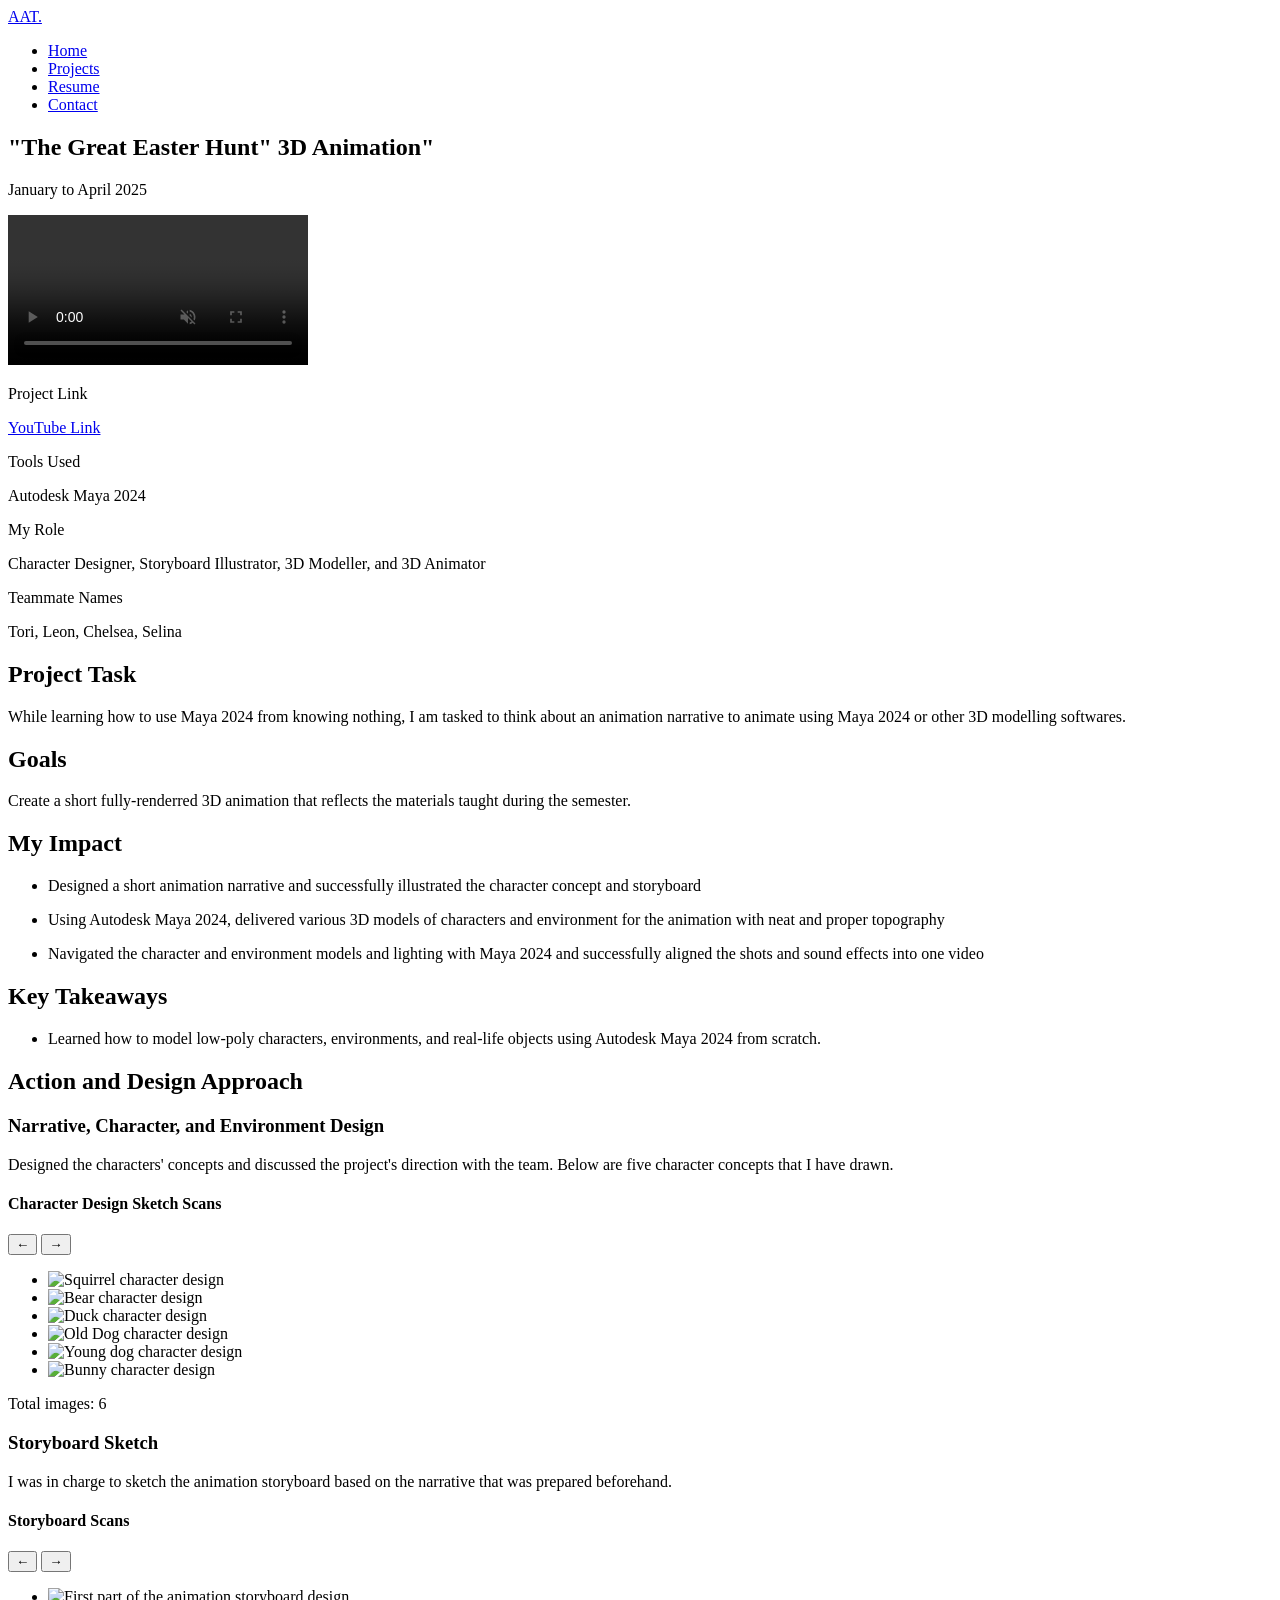
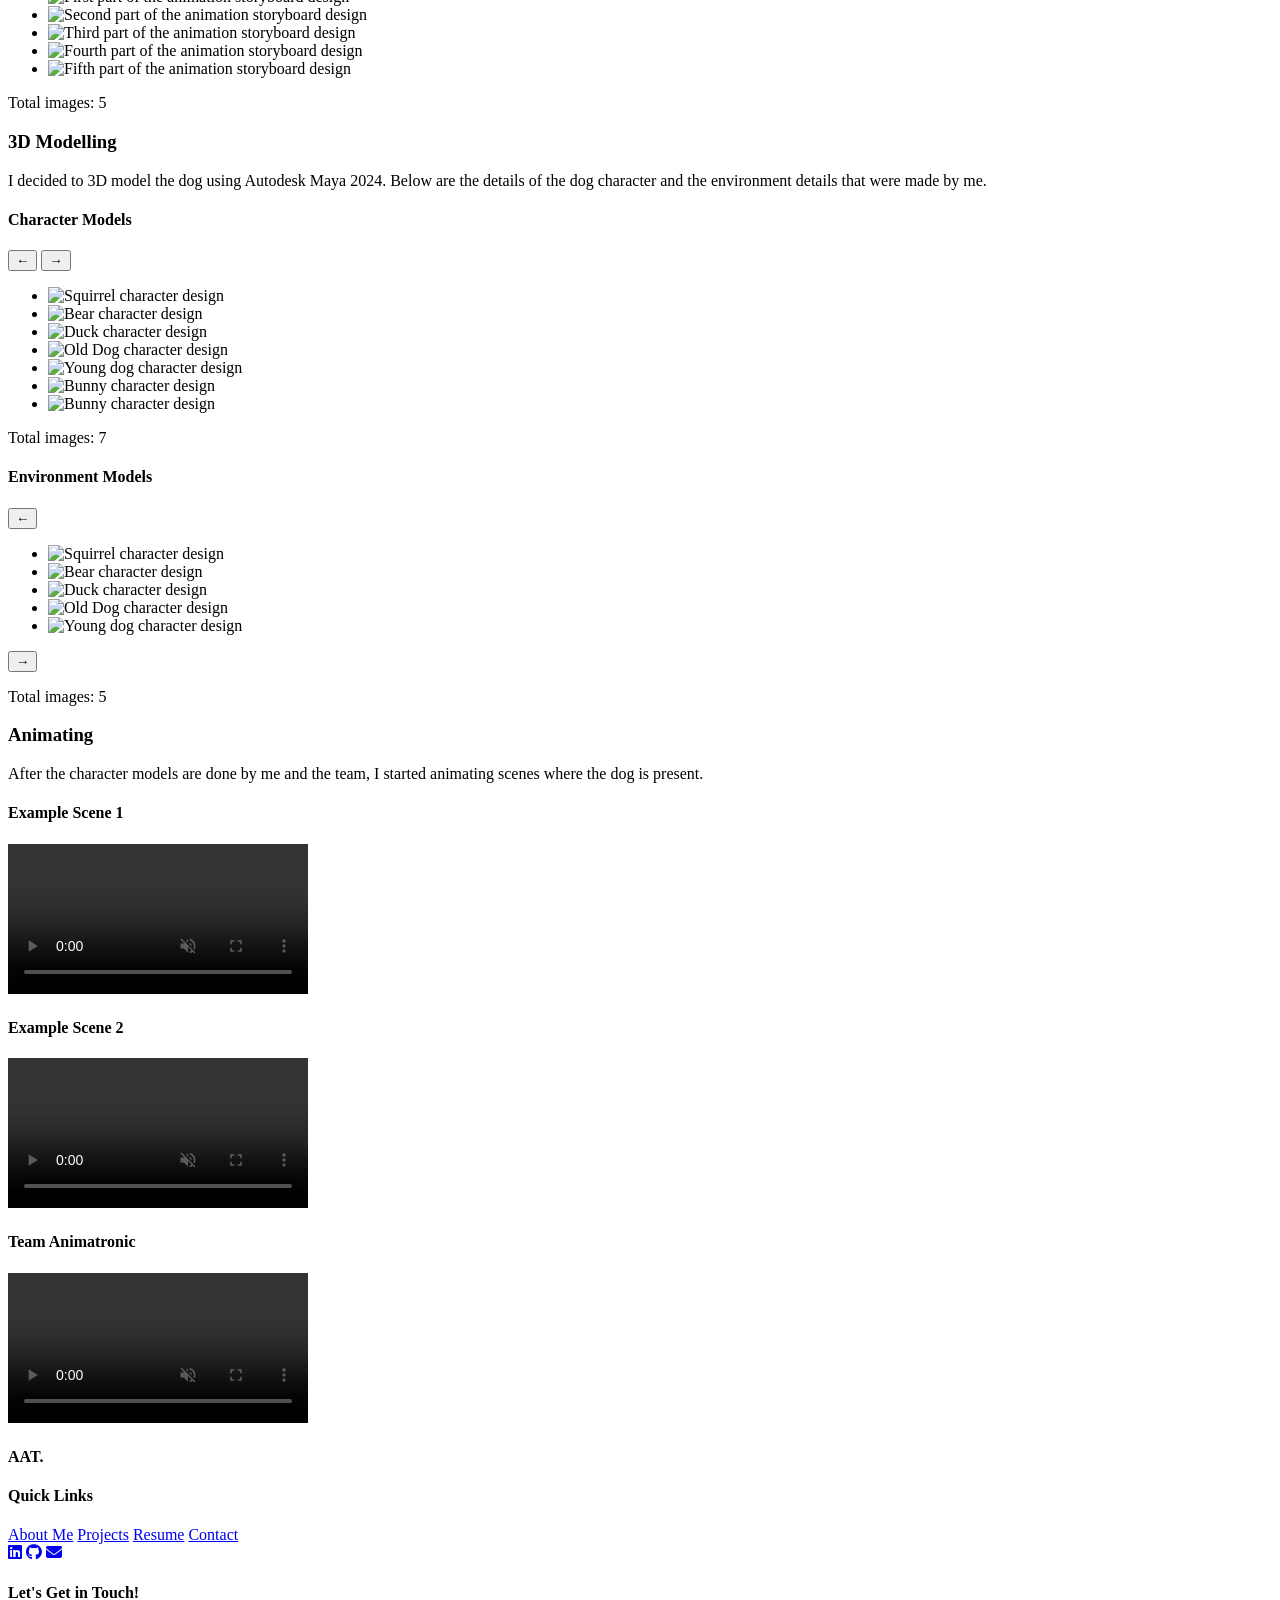
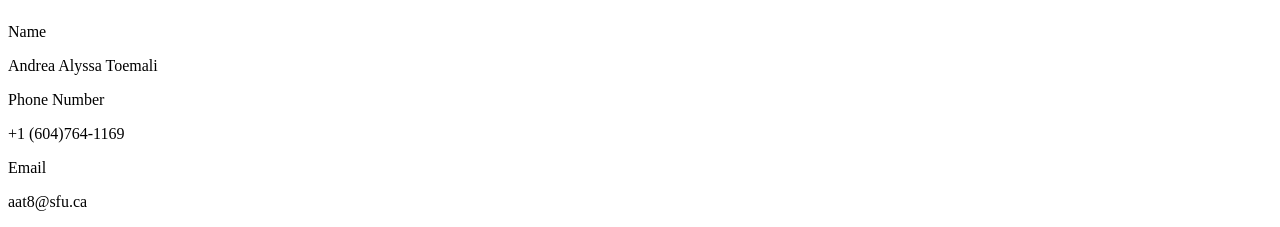
==== project-pages/easter-hunt.html @ 134ccc81 "Add files via upload" ====
<!DOCTYPE html>
<html lang="en">
<head>
  <meta charset="UTF-8">
  <meta name="viewport" content="width=device-width, initial-scale=1.0">
  <title>The Great Egg Hunt 3D Animation</title>

  <link rel="stylesheet" href="../css/main.css">
  <link rel="stylesheet" href="../css/fonts.css">
  <link rel="stylesheet" href="../css/grid.css">
  <link rel="stylsheet" href="../css/normalize.css">
  <link rel="stylesheet" href="../css/animations.css">
  <link rel="stylesheet" href="../css/projects.css">
  <script src="../css/script.js" defer></script>

  <link rel="stylesheet" href="https://cdnjs.cloudflare.com/ajax/libs/font-awesome/6.7.2/css/all.min.css"/>
  
  <link rel="stylesheet" href="https://cdnjs.cloudflare.com/ajax/libs/font-awesome/6.5.2/css/all.min.css" integrity="sha512-SnH5WK+bZxgPHs44uWIX+LLJAJ9/2PkPKZ5MlZt8nGAADcdsy/W4WegJjN/vR/mO+tQYraqHzF/aV9g=="/>

</head>
<body>
  <header>
    <nav class="navgrid">
      <a href="#" class="nav-logo">AAT.</a>
      
      <ul class="nav-menu">
        <li class="nav-items">
          <a href="../index.html#introduction-new" class="nav-link">Home</a>
        </li>
        
        <li class="nav-items">
          <a href="../index.html#academic-projects" class="nav-link">Projects</a>
        </li>
        
        <li class="nav-items">
          <a href="https://drive.google.com/file/d/1l0FxLBft9qLh25BIlFrGX46eTVXrCTjA/view" class="nav-link">Resume</a>
        </li>
        
        <li class="nav-items">
          <a href="../index.html#contact" class="nav-link">Contact</a>
        </li>
      </ul>
      <section class="hamburger">
        <span class="bar"></span>
        <span class="bar"></span>
        <span class="bar"></span>
      </section>
    </nav>
  </header>

  <section id="project-header" class="margin">
    <h1>"The Great Easter Hunt" 3D Animation"</h1>
    <p class="subheading-p">January to April 2025</p>

    <video controls autoplay muted loop id="easter-video" aria-label="Andrea's 3D Animation group project titled The Great Easter Egg Hunt">
      <source src="../video/iat343.mp4">
    </video>
  </section>

  <section id="project-page-details" class="margin">
    <div><p class="bold-text">Project Link</p></div>
    <div><a target="_blank" href="https://www.youtube.com/watch?v=3_ggJ4qRiQg">YouTube Link</a></div>

    <div><p class="bold-text">Tools Used</p></div>
    <div><p>Autodesk Maya 2024</p></div>

    <div><p class="bold-text">My Role</p></div>
    <div><p>Character Designer, Storyboard Illustrator, 3D Modeller, and 3D Animator</p></div>

    <div><p class="bold-text">Teammate Names</p></div>
    <div><p>Tori, Leon, Chelsea, Selina</p></div>  
  </section>

  <section id="project-task-goals">
    <section class="task">
      <h2>Project Task</h2>
      <p>While learning how to use Maya 2024 from knowing nothing, I am tasked to think about an animation narrative to animate using Maya 2024 or other 3D modelling softwares.</p>
    </section>

    <section class="goals">
      <h2>Goals</h2>
      <p>
        Create a short fully-renderred 3D animation that reflects the materials taught during the semester.  
      </p>
    </section>

    <section class="my-impact">
      <h2>My Impact</h2>
      <ul>
        <li><p>Designed a short animation narrative and successfully illustrated the character
        concept and storyboard</p></li>

        <li><p>Using Autodesk Maya 2024, delivered various 3D models of characters and environment for the animation with neat and proper topography</p></li>

        <li><p>Navigated the character and environment models and lighting with Maya 2024 and successfully aligned the shots and sound effects into one video</p></li>
      </ul>
    </section>
  </section>

  <section id="key-takeaways">
    <h2>Key Takeaways</h2>
    <ul>
      <li><p>Learned how to model low-poly characters, environments, and real-life objects using Autodesk Maya 2024 from scratch.</p></li>
    </ul>
  </section>

  <h2>Action and Design Approach</h2>
  <section id="timeline">
    <section class="timeline-line">
      <section class="timeline-point"></section>
    </section>

    <section class="timeline-component">
      <h3>Narrative, Character, and Environment Design</h3>
      <p>Designed the characters' concepts and discussed the project's direction with the team. Below are five character concepts that I have drawn.</p>

      <section class="slider-container" >
        <h4>Character Design Sketch Scans</h4>
        <section class="img-slider" data-slider>
          <button class="slider-button prev" data-slider-button="prev">&#8592;</button>
          <button class="slider-button next" data-slider-button="next">&#8594;</button>

          <ul data-slides>
            <li class="slide" data-active>
              <img loading="lazy" src="../img/easter-hunt-img/character-design-1.avif" alt="Squirrel character design">
            </li>

            <li class="slide">
              <img loading="lazy" src="../img/easter-hunt-img/character-design-2.avif" alt="Bear character design">
            </li>

            <li class="slide">
              <img loading="lazy" src="../img/easter-hunt-img/character-design-3.avif" alt="Duck character design">
            </li>

            <li class="slide">
              <img loading="lazy" src="../img/easter-hunt-img/character-design-4.avif" alt="Old Dog character design">
            </li>

            <li class="slide">
              <img loading="lazy" src="../img/easter-hunt-img/character-design-5.avif" alt="Young dog character design">
            </li>

            <li class="slide">
              <img loading="lazy" src="../img/easter-hunt-img/character-design-6.avif" alt="Bunny character design">
            </li>
          </ul>
        </section>
        <p>Total images: 6</p>
      </section>
    </section>

    <section class="timeline-line">
      <section class="timeline-point"></section>
    </section>

    <section class="timeline-component">
      <h3>Storyboard Sketch</h3>
      <p>I was in charge to sketch the animation storyboard based on the narrative that was prepared beforehand.</p>

      <section class="slider-container" >
        <h4>Storyboard Scans</h4>
        <section class="img-slider" data-slider>
          <button class="slider-button prev" data-slider-button="prev">&#8592;</button>
          <button class="slider-button next" data-slider-button="next">&#8594;</button>

          <ul data-slides>
            <li class="slide" data-active>
              <img loading="lazy" src="../img/easter-hunt-img/storyboard-1.avif" alt="First part of the animation storyboard design">
            </li>

            <li class="slide">
              <img loading="lazy" src="../img/easter-hunt-img/storyboard-2.avif" alt="Second part of the animation storyboard design">
            </li>

            <li class="slide">
              <img loading="lazy" src="../img/easter-hunt-img/storyboard-3.avif" alt="Third part of the animation storyboard design">
            </li>

            <li class="slide">
              <img loading="lazy" src="../img/easter-hunt-img/storyboard-4.avif" alt="Fourth part of the animation storyboard design">
            </li>

            <li class="slide">
              <img loading="lazy" src="../img/easter-hunt-img/storyboard-5.avif" alt="Fifth part of the animation storyboard design">
            </li>
          </ul>
        </section>
        <p>Total images: 5</p>
      </section>
    </section>

    <section class="timeline-line">
      <section class="timeline-point"></section>
    </section>

    <section class="timeline-component">
      <h3>3D Modelling</h3>
      <p>I decided to 3D model the dog using Autodesk Maya 2024. Below are the details of the dog character and the environment details that were made by me. </p>

      <section class="slider-container" >
        <h4>Character Models</h4>
        <section class="img-slider" data-slider>
          <button class="slider-button prev" data-slider-button="prev">&#8592;</button>
          <button class="slider-button next" data-slider-button="next">&#8594;</button>

          <ul data-slides>
            <li class="slide" data-active>
              <img loading="lazy" src="../img/easter-hunt-img/model-chara-1.avif" alt="Squirrel character design">
            </li>

            <li class="slide">
              <img loading="lazy" src="../img/easter-hunt-img/model-chara-2.avif" alt="Bear character design">
            </li>

            <li class="slide">
              <img loading="lazy" src="../img/easter-hunt-img/model-chara-3.avif" alt="Duck character design">
            </li>

            <li class="slide">
              <img loading="lazy" src="../img/easter-hunt-img/model-chara-4.avif" alt="Old Dog character design">
            </li>

            <li class="slide">
              <img loading="lazy" src="../img/easter-hunt-img/model-chara-5.avif" alt="Young dog character design">
            </li>

            <li class="slide">
              <img loading="lazy" src="../img/easter-hunt-img/model-chara-6.avif" alt="Bunny character design">
            </li>

            <li class="slide">
              <img loading="lazy" src="../img/easter-hunt-img/model-chara-7.avif" alt="Bunny character design">
            </li>
          </ul>
        </section>
        <p>Total images: 7</p>
      </section>

      <h4>Environment Models</h4>
      <section class="slider-container" >
        <section class="img-slider" data-slider>
          <button class="slider-button prev" data-slider-button="prev">&#8592;</button>
          
          <ul data-slides>
            <li class="slide" data-active>
              <img loading="lazy" src="../img/easter-hunt-img/model-envi-1.avif" alt="Squirrel character design">
            </li>
            
            <li class="slide">
              <img loading="lazy" src="../img/easter-hunt-img/model-envi-2.avif" alt="Bear character design">
            </li>
            
            <li class="slide">
              <img loading="lazy" src="../img/easter-hunt-img/model-envi-3.avif" alt="Duck character design">
            </li>
            
            <li class="slide">
              <img loading="lazy" src="../img/easter-hunt-img/model-envi-4.avif" alt="Old Dog character design">
            </li>
            
            <li class="slide">
              <img loading="lazy" src="../img/easter-hunt-img/model-envi-5.avif" alt="Young dog character design">
            </li>
          </ul>
          
          <button class="slider-button next" data-slider-button="next">&#8594;</button>

        </section>
        <p>Total images: 5</p>
      </section>
    </section>

    <section class="timeline-line">
      <section class="timeline-point"></section>
    </section>

    <section class="timeline-component">
      <h3>Animating</h3>
      <p>After the character models are done by me and the team, I started animating scenes where the dog is present.</p>

      <h4>Example Scene 1</h4>
      <video controls autoplay muted loop id="first-animation-video" aria-label="A short recording of the animating process of one of the scenes from the animation">
        <source src="../video/animated-1.mp4">
      </video>

      <h4>Example Scene 2</h4>
      <video controls autoplay muted loop id="second-animation-video" aria-label="Another recording of the animating process of one of the scenes from the animation">
        <source src="../video/animated-2.mp4">
      </video>

      <h4>Team Animatronic</h4>
      <video controls autoplay muted loop id="team-animatronic-video" aria-label="The team's final Animatronic, also known as prototype animation">
        <source src="../video/team-animatronic.mp4">
      </video>

    </section>

  </section>


  <footer>
    <section class="footer-grid">
      <section class="logo">
        <h4>AAT.</h4>
      </section>

      <section class="quick-links">
        <h4>Quick Links</h4>
        <section class="quick-links-grid">
          <a href="../index.html#about-me" aria-label="hyperlink to about me page">About Me</a>
          <a href="../index.html#academic-projects" aria-label="hyperlink to academic projects page">Projects</a>
          <a href="https://drive.google.com/file/d/1l0FxLBft9qLh25BIlFrGX46eTVXrCTjA/view">Resume</a>
          <a href="../index.html#contact" aria-label="Hyperlink to Contacts page">Contact</a>
        </section>

        <section class="icon-grid">
          <a href="https://www.linkedin.com/in/andrea-toemali-942bab345/" aria-label="Hyperlink to Andrea's LinkedIn"><i class="fa-brands fa-linkedin"></i></a>
          <a href="https://github.com/deatoemali" aria-label="Hyperlink to Andrea's Github"><i class="fa-brands fa-github"></i></a>
          <a href="mailto:aat8@sfu.ca?subject=Someone%20messaged%20from%20your%20portfolio!" aria-label="Hyperlink to email Andrea"><i class="fa-solid fa-envelope"></i></a>
        </section>
      </section>

      <section class="contact-footer">
        <h4>Let's Get in Touch!</h4>
        <section class="my-contact-footer-grid">
            <section class="my-contact-grid">
            <p class="bold-text">Name</p>
            <p>Andrea Alyssa Toemali</p>
            <p class="bold-text">Phone Number</p>
            <p>+1 (604)764-1169</p>
            <p class="bold-text">Email</p>
            <p>aat8@sfu.ca</p>
          </section>
        </section>
      </section>
    </section>
  </footer>
</body>
</html>
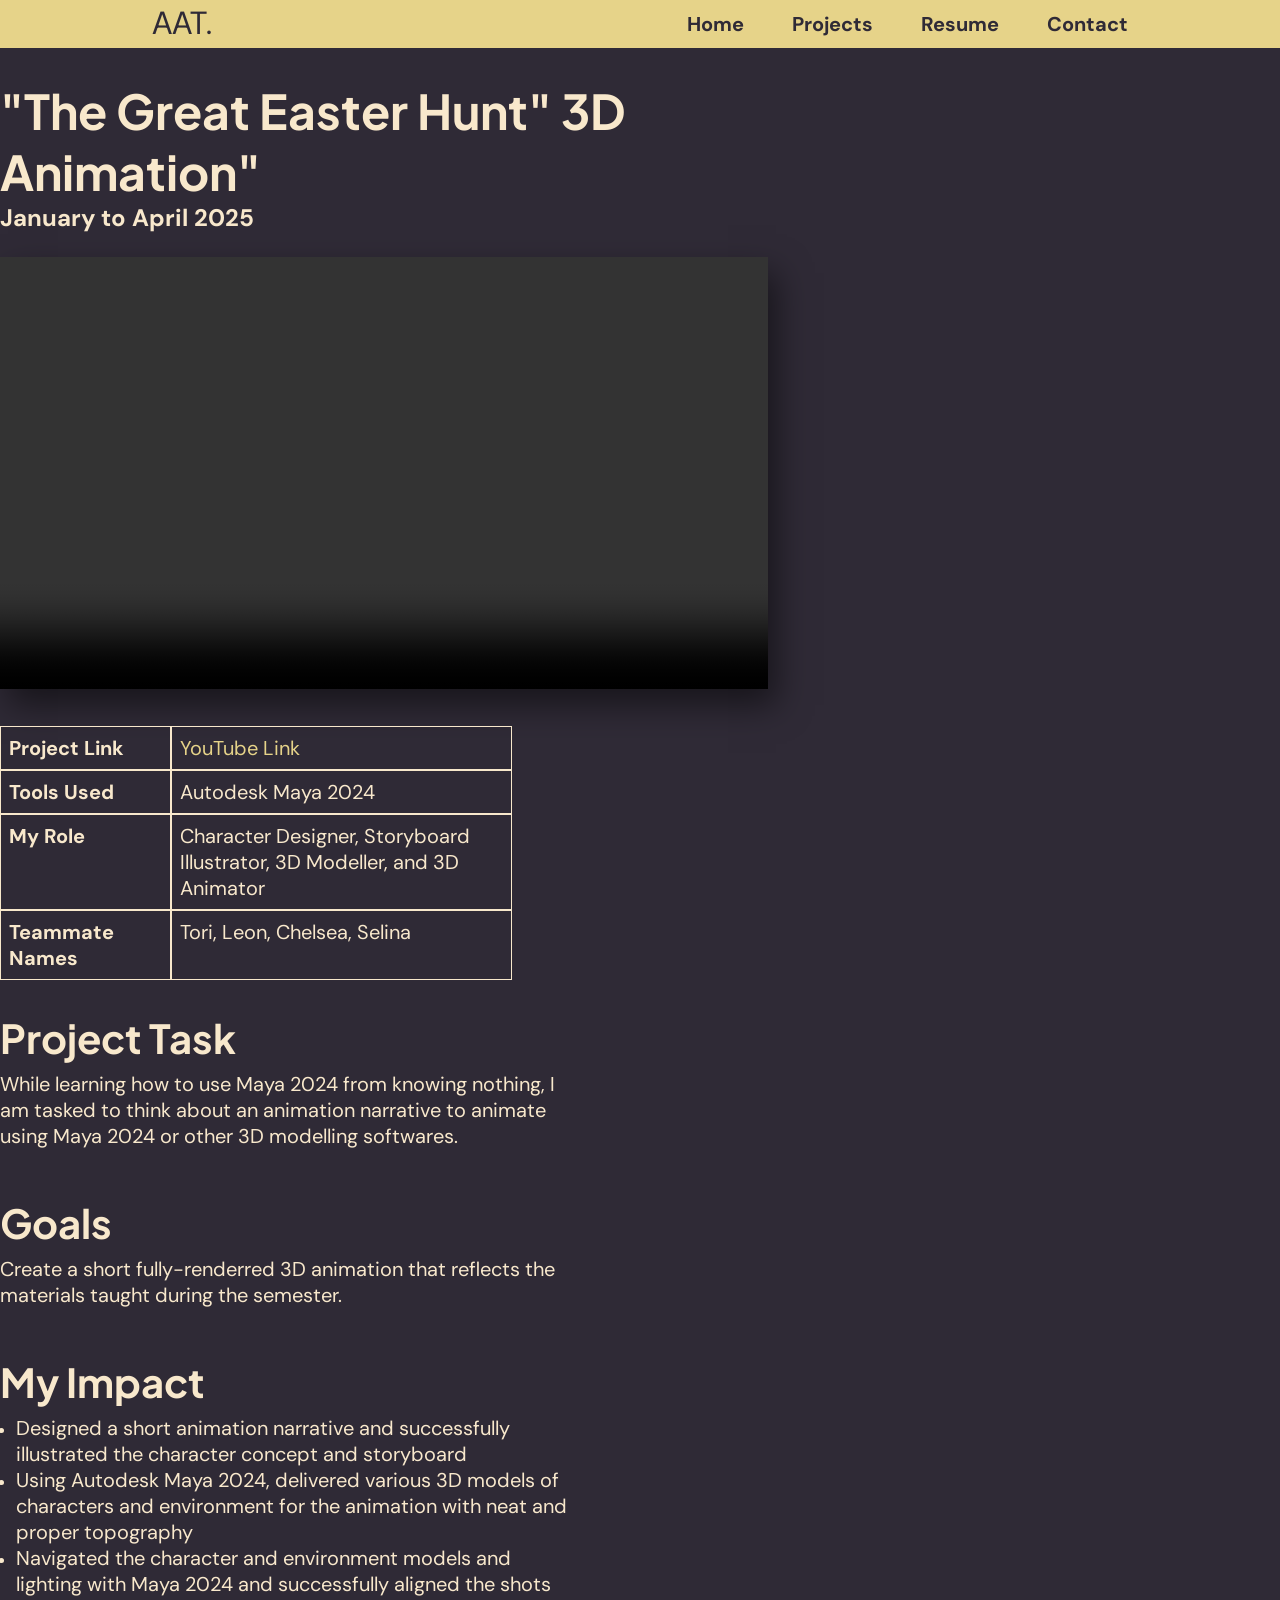
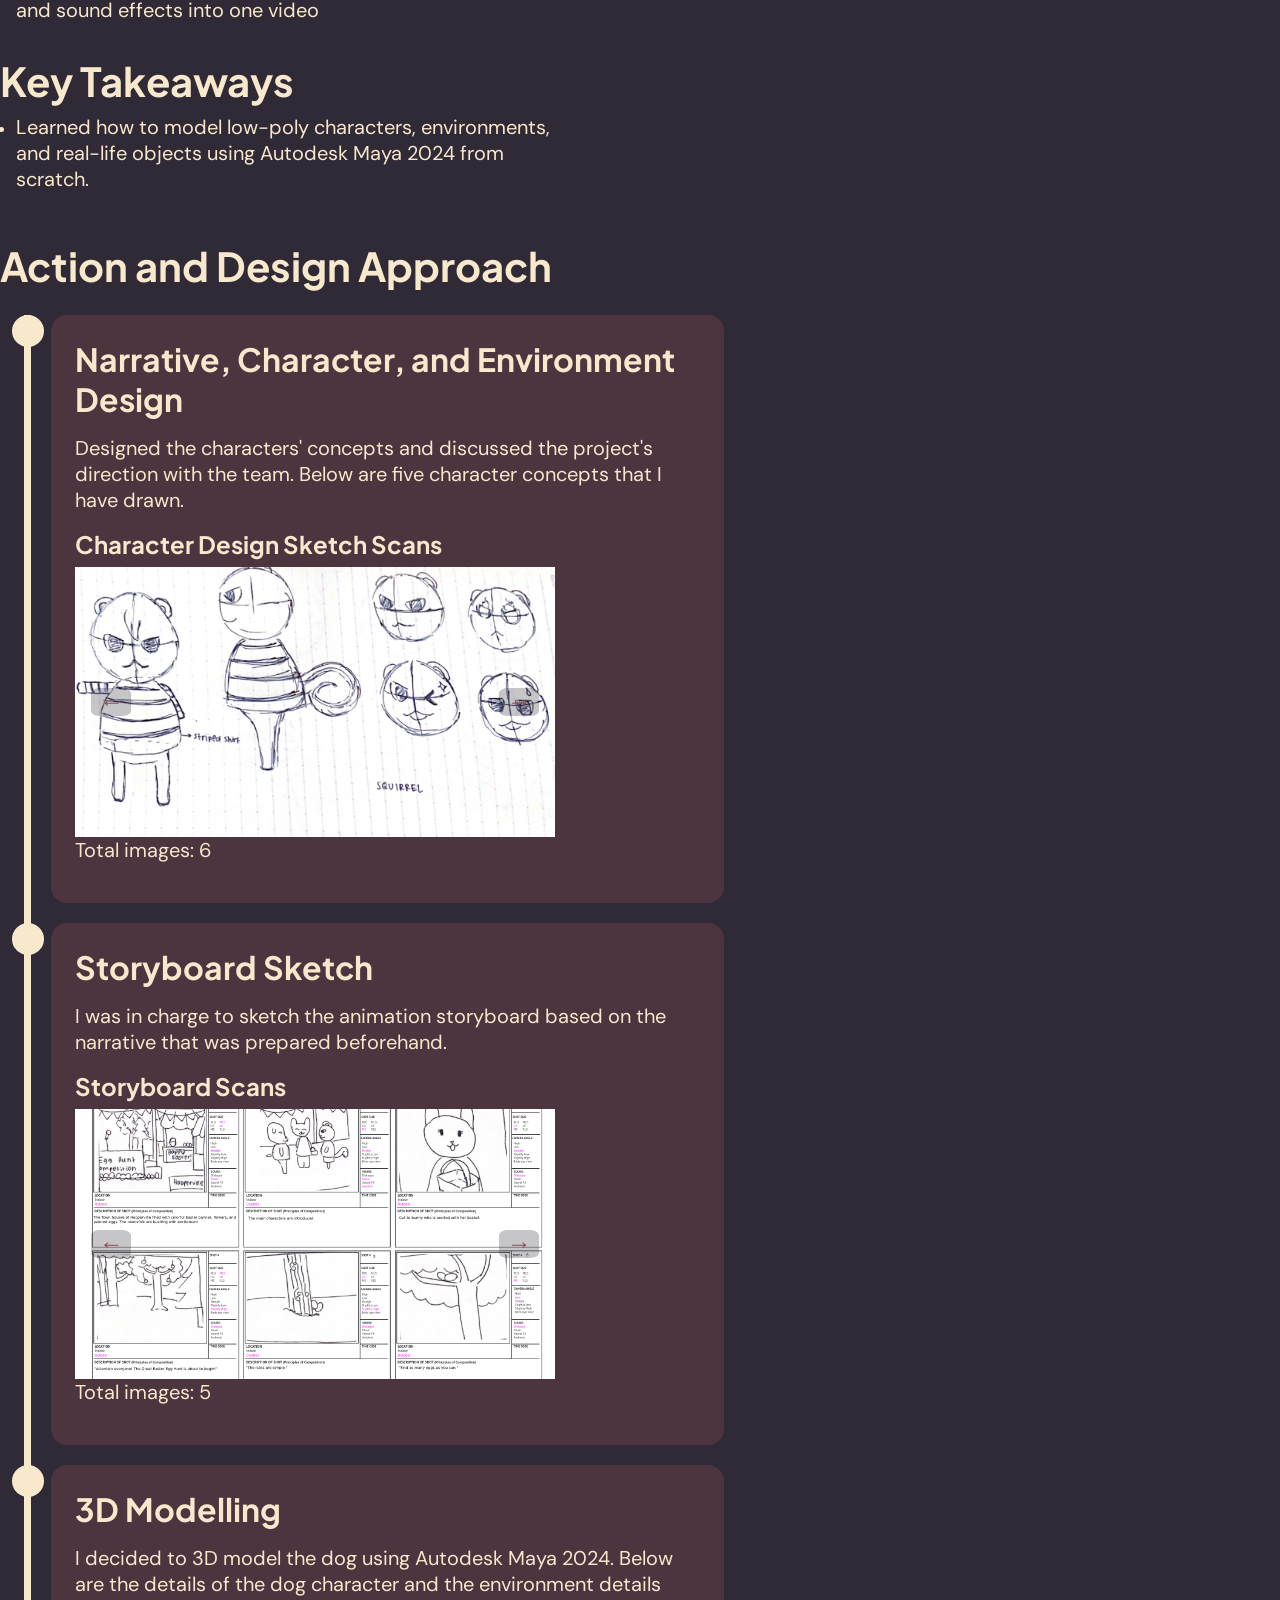
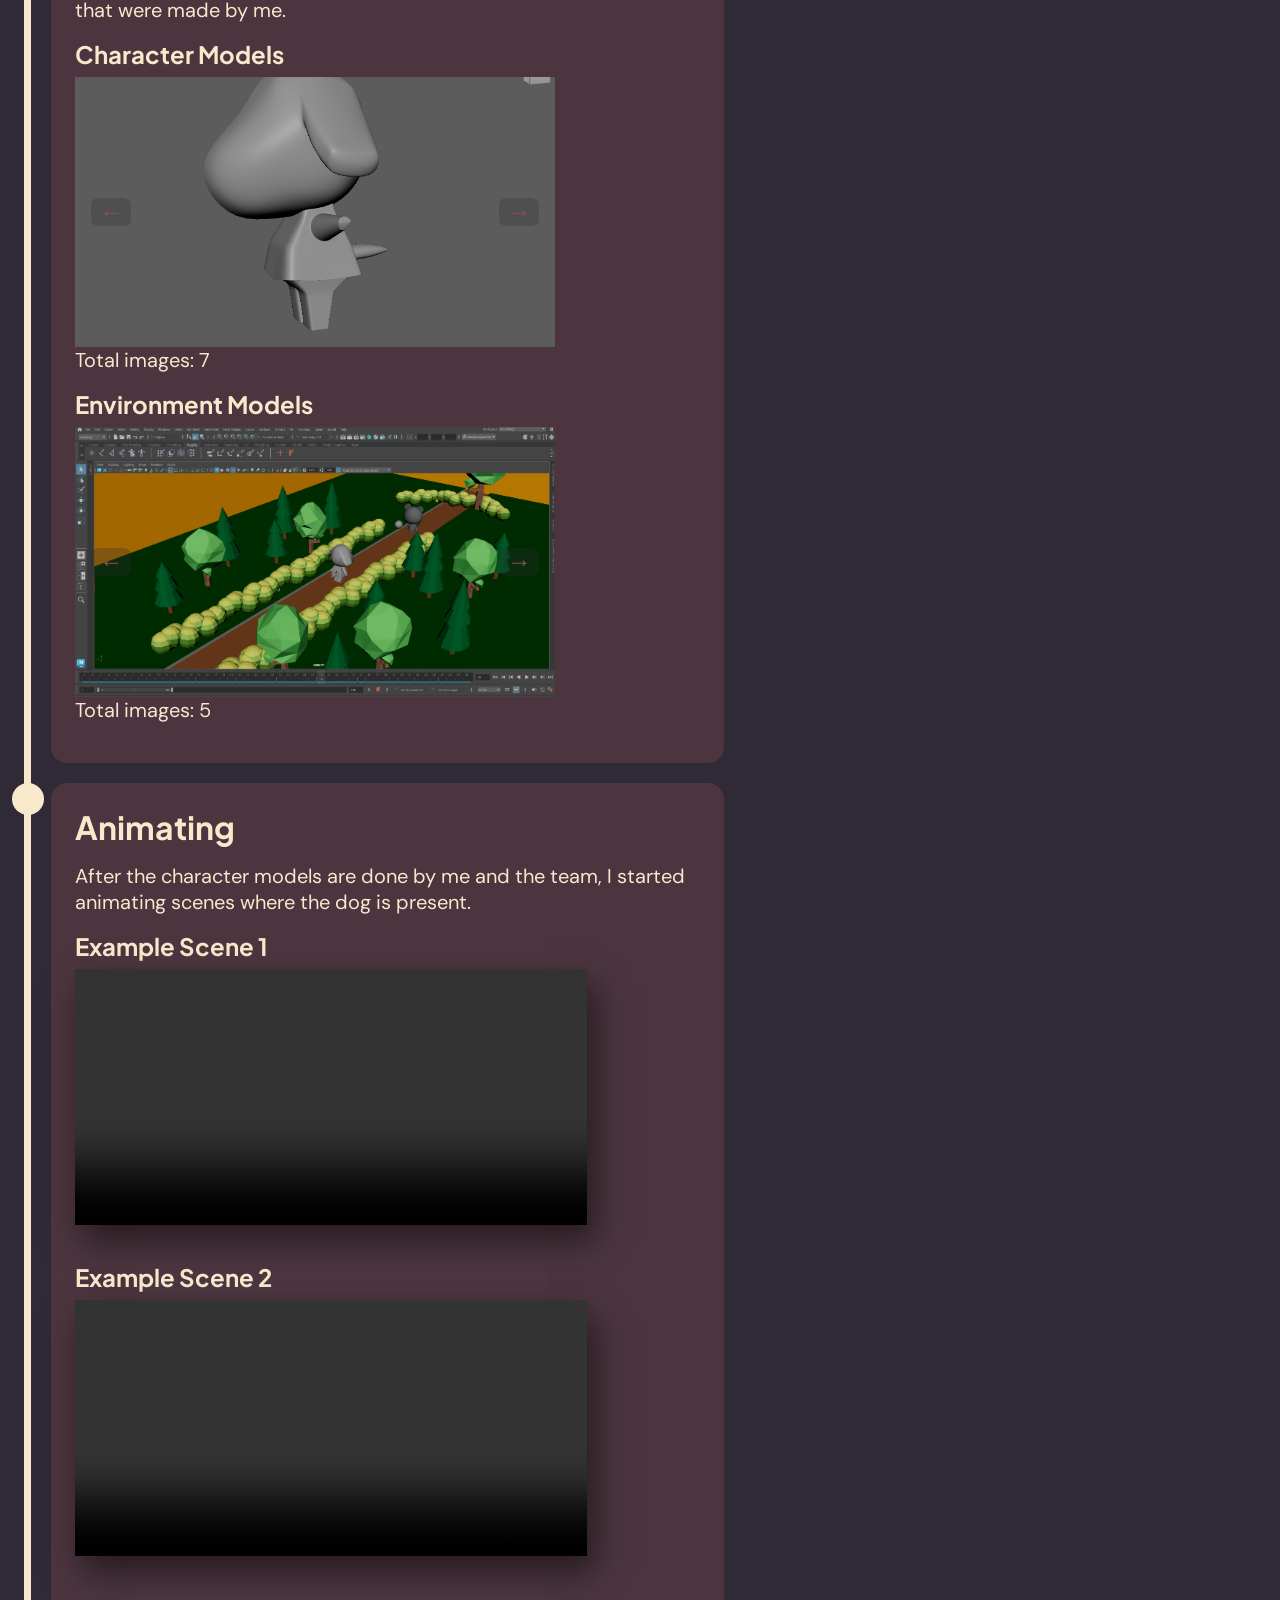
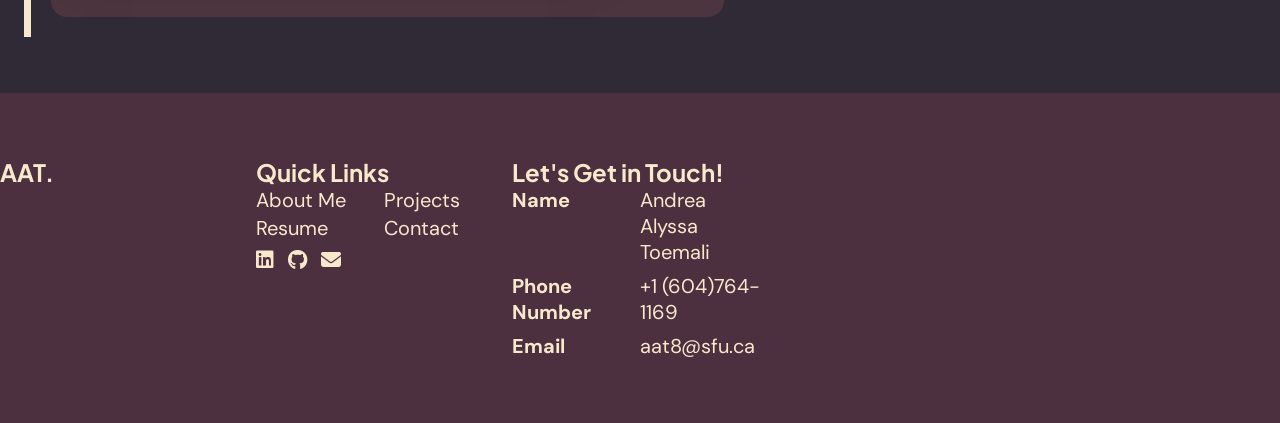
==== commit 82cf35cf: "team animatronic deletion bc video was too big" ====
--- a/project-pages/easter-hunt.html
+++ b/project-pages/easter-hunt.html
@@ -289,11 +289,6 @@
         <source src="../video/animated-2.mp4">
       </video>
 
-      <h4>Team Animatronic</h4>
-      <video controls autoplay muted loop id="team-animatronic-video" aria-label="The team's final Animatronic, also known as prototype animation">
-        <source src="../video/team-animatronic.mp4">
-      </video>
-
     </section>
 
   </section>
@@ -337,4 +332,4 @@
     </section>
   </footer>
 </body>
-</html>+</html>
--- a/css/main.css
+++ b/css/main.css
@@ -0,0 +1,260 @@
+* {
+  box-sizing: border-box;
+  margin:0;
+}
+
+/* UNIVERSAL STYLING */
+body {
+  font-family:'dm-sans', 'sans-serif';
+  background-color: #2f2a36;
+  color:#F8E8CC;
+}
+
+#margin {
+  max-width:60vw;
+  justify-content: center;
+  justify-items: center;
+  justify-self: center;
+}
+
+#margin h2 {
+  margin-bottom:.5rem;
+}
+
+ul {
+  padding-left:1rem;
+}
+
+h1 {
+  font-family: 'jkt', 'sans-serif';
+  font-size: 3rem;
+}
+
+h2 {
+  font-family: 'jkt', 'sans-serif';
+  font-size: 2.5rem;
+  justify-self: center;
+}
+
+h3 {
+  font-family: 'jkt', sans-serif;
+  font-size:2rem;
+}
+
+h4 {
+  font-family: 'jkt', 'sans-serif';
+  font-size:1.5rem;
+}
+
+p {
+  font-family:'dm-sans', 'sans-serif';
+  font-size:1.25rem;
+  margin:0;
+}
+
+.button {
+  text-decoration: none;
+  background-color: #914E56;
+  color:#F8E8CC;
+  padding:1rem;
+  border-radius: 2rem;
+  max-width:fit-content;
+  height:max-content;
+  cursor:pointer;
+
+  transition-duration: .5s;
+}
+
+.button:hover {
+  background-color: #e6d389;
+  color:#2f2a36;
+}
+
+.button:focus {
+  outline:solid 2px #914E56;
+  border-radius: .5rem;
+}
+
+.skills-grid, #academic-projects, #contact {
+  margin-top:5rem;
+}
+
+/*INTRODUCTION AND ABOUT ME*/
+#introduction-new {
+  height:100vh;
+  justify-content: center;
+  align-content: center;
+  justify-items: center;
+  background-color: #2f2a36a1;
+}
+
+.header-span {
+  display: flex;
+}
+
+.header-span {
+  font-size:3rem;
+  align-items: center;
+}
+
+.subheading-p {
+  font-size: 2rem;
+  font-weight: bold;
+}
+
+#introVideo {
+  position:absolute;
+  right:0;
+  bottom:0;
+  z-index:-1;
+  justify-content: left;
+}
+
+@media (min-aspect-ratio: 16/9) {
+  #introVideo {
+    width:100vw;
+    height:auto;
+  }
+}
+
+@media (max-aspect-ratio: 16/9) {
+  #introVideo {
+    width:auto;
+    height:100vh;
+  }
+}
+
+#about-me {
+  margin-bottom:2rem;
+  background-color: #2f2a36;
+}
+
+#about-me h3 {
+  margin-top:2rem;
+}
+
+/* ACADEMIC PROJECTS */
+
+#academic-projects h2 {
+  margin-bottom:1rem;
+}
+
+#academic-projects h3 {
+  margin-top:.5rem;
+}
+
+#academic-projects img {
+  width:100%;
+  height:100%;
+  aspect-ratio: 16/9;
+}
+
+#academic-projects ul {
+  padding:0;
+  margin:0;
+}
+
+.short-description {
+  margin-bottom:1rem;
+}
+
+.program-used {
+  font-weight: bold;
+  margin-top:1rem;
+  margin-bottom:0.5rem;
+}
+
+.project-categories {
+  margin-bottom:2rem;
+  margin-top:.5rem;
+}
+
+.project-categories p {
+  background-color: transparent;
+  color:#F8E8CC;
+  padding-top:.5rem;
+  padding-bottom:.5rem;
+  padding-right:.5rem;
+  border-radius: .2rem;
+  margin-bottom:1rem;
+}
+
+#contact {
+  width:100%;
+  max-width:60vw;
+  margin-bottom:4rem;
+}
+
+#contact h2 {
+  margin-bottom:1rem;
+}
+
+#contact label {
+  font-weight:bold;
+  font-size:1rem;
+  padding-bottom:1rem;
+}
+
+#contact input {
+  display: block;
+  background-color: transparent;
+  outline: 1px solid #F8E8CC;
+  color:#F8E8CC;
+  border-radius:.5rem;
+  font-size:1rem;
+  width:80%;
+  height: 2.5rem;
+  max-width:80%;
+  cursor:pointer;
+
+  transition: .3s ease;
+}
+
+#contact input:hover {
+ background-color: #F8E8CC;
+ color:#2f2a36;
+}
+
+#contact input:focus {
+  outline:3px solid #914E56;
+  transform: translateY(3px);
+}
+
+#contact input::placeholder {
+  color:#F8E8CC;
+  padding-left:.5rem;
+  opacity: .7;
+  transition:.3s ease;
+}
+
+#contact input:hover::placeholder {
+  color:#2f2a36;
+  opacity: 1;
+}
+
+#contact input:hover::-moz-placeholder {
+  color:#2f2a36;
+  opacity: 1;
+}
+
+.my-contact-title {
+  font-weight:bold;
+}
+
+.bold-text {
+  font-weight:bold;
+}
+
+footer {
+  background-color: #4d303f;
+}
+
+.quick-links a {
+  text-decoration: none;
+  color:#F8E8CC;
+  transition:.5s ease;
+}
+
+.quick-links a:hover {
+  color:#914E56;
+}
--- a/css/fonts.css
+++ b/css/fonts.css
@@ -0,0 +1,34 @@
+@font-face {
+  font-family:'ibm';
+  src:url(fonts/IBMPlexSerif-Regular.ttf);
+}
+
+@font-face {
+  font-family: 'ibm-bold';
+  src: url(fonts/IBMPlexSerif-Bold.ttf);
+}
+
+@font-face {
+  font-family: 'ibm-bolditalic';
+  src: url(fonts/IBMPlexSerif-BoldItalic.ttf);
+}
+
+@font-face {
+  font-family: 'ibm-semibold';
+  src: url(fonts/IBMPlexSerif-SemiBold.ttf);
+}
+
+@font-face {
+  font-family: 'dm-sans';
+  src: url(fonts/DMSans-VariableFont_opsz\,wght.ttf);
+}
+
+@font-face {
+  font-family: 'jkt';
+  src: url(fonts/PlusJakartaSans-VariableFont_wght.ttf);
+}
+
+@font-face {
+  font-family: 'deca';
+  src: url(fonts/LexendDeca-VariableFont_wght.ttf);
+}
--- a/css/grid.css
+++ b/css/grid.css
@@ -0,0 +1,484 @@
+* {
+  box-sizing: border-box;
+}
+
+header {
+  position:sticky;
+  top:0;
+  height:3rem;
+  padding-left:8rem;
+  padding-right:8rem;
+  z-index: 999;
+
+  background-color: #e6d389;
+}
+
+.navgrid li{
+  list-style: none;
+}
+
+.navgrid a {
+  color:#2f2a36;
+  text-decoration: none;
+}
+
+.nav-logo {
+  font-size:2rem;
+}
+
+.hidden {
+  display:none;
+}
+
+.navgrid {
+  min-height:3rem;
+  display:flex;
+  justify-content: space-between;
+  align-items: center;
+
+  padding:0 1.5rem;
+}
+
+.nav-menu {
+  display:flex;
+  justify-content: space-between;
+  align-items: center;
+  gap:3rem;
+}
+
+.nav-link {
+  font-weight:bold;
+  transition: 0.7s ease;
+  border-bottom:3px solid transparent;
+}
+
+.nav-link:hover {
+  color:#914E56;
+  border-bottom: 3px solid #914E56;
+}
+
+.nav-link:focus {
+  outline:solid 2px red;
+}
+
+.hamburger {
+  display: none;
+  cursor:pointer;
+  z-index: 3;
+}
+
+.bar {
+  display:block;
+  width:1.5rem;
+  height:3px;
+  margin:5px auto;
+  z-index: 3;
+  -webkit-transition: all 0.3s ease-in-out;
+  transition: all 0.3s ease-in-out;
+  background-color:#2f2a36;
+}
+
+.about-me-grid {
+  display: grid;
+  grid-template-columns: 1fr 1fr;
+  column-gap: 1rem;
+}
+.about-me-grid img {
+  max-width:100%;
+}
+
+.technical-skills ul {
+  display:grid;
+  justify-self: center;
+  grid-template-columns: 1fr 1fr 1fr;
+  column-gap: 1rem;
+  width:60vw;
+  max-width:60vw;
+}
+
+.skills-grid {
+  margin-top:5rem;
+}
+
+.project-card {
+  display: grid;
+  grid-template-columns: 2fr 3fr;
+  margin-bottom:5rem;
+  width:60vw;
+  max-width:60vw;
+}
+
+.project-info {
+  display: grid;
+  margin-left:2rem;
+}
+
+.project-info .program-used {
+  align-self: flex-end;
+}
+
+.project-categories {
+  display:grid;
+  grid-template-columns: 1fr 1fr 1fr;
+  column-gap: 1rem;
+  text-decoration: none;
+  list-style-type: none;
+  max-width:fit-content;
+}
+
+.project-card h3 {
+  margin:0;
+}
+
+.project-card img {
+  max-width:100%;
+}
+
+.contact-button {
+  display: grid;
+  grid-template-columns: 1fr;
+  margin-bottom:1rem;
+  justify-content: center;
+  justify-items: center;
+}
+
+.contact-grid {
+  display:grid;
+  grid-template-columns: 1fr 1fr;
+  width:100%;
+}
+
+.contact-input {
+  display: grid;
+  grid-template-columns: 1fr;
+  max-width:100%;
+  row-gap: .5rem;
+}
+
+.contact-input input {
+  max-width:100%;
+}
+
+.my-contact-grid {
+  display: grid;
+  grid-template-columns: 1fr 1fr;
+  width:100%;
+  row-gap: .5rem;
+}
+
+.quick-links-grid {
+  display:grid;
+  grid-template-columns: 1fr 1fr;
+}
+
+.footer-grid {
+  display:grid;
+  grid-template-columns: 1fr 1fr 1fr;
+  padding-top:4rem;
+  padding-bottom:4rem;
+  max-width:60vw;
+  justify-self: center;
+  margin-top:2rem;
+}
+
+.icon-grid {
+  display: inline;
+  justify-content: center;
+  background-color: transparent;
+  font-size: 1.5rem;
+  width:4rem;
+  height:4rem;
+}
+
+.icon-grid a {
+  margin-right:.5rem;
+}
+
+@media (width < 87.5rem) {
+  .project-card {
+    grid-template-columns: 1fr;
+    width:60vw;
+    max-width:60vw;
+  }
+
+  .project-info {
+    max-width:100%;
+    margin-left:0;
+    margin-right:.5rem;
+  }
+
+  .project-categories p {
+    margin-bottom:0;
+  }
+
+  .project-categories {
+    grid-template-columns: 1fr 1fr;
+    row-gap: .5rem;
+    column-gap:.5rem;
+    max-width:100%;
+    margin-bottom:1rem;
+  }
+  
+  .program-used {
+    margin-top:.5rem;
+  }
+
+  .short-description {
+    margin-top:1rem;
+    margin-bottom:1rem;
+  }
+}
+
+@media(width < 62.5rem) {
+  .technical-skills ul {
+    grid-template-columns: 1fr 1fr;
+  }
+
+  #academic-projects h2 {
+    margin-bottom:1rem;
+  }
+
+  .project-card {
+    grid-template-columns: 1fr;
+    width:80vw;
+    max-width:80vw;
+  }
+
+  .project-info {
+    max-width:100%;
+    margin-left:0;
+    margin-right:.5rem;
+  }
+
+  .project-categories p {
+    margin-bottom:0;
+  }
+
+  .project-categories {
+    grid-template-columns: 1fr 1fr;
+    row-gap: .5rem;
+    column-gap:.5rem;
+    max-width:100%;
+    margin-bottom:1rem;
+  }
+  
+  .program-used {
+    margin-top:.5rem;
+  }
+
+  .short-description {
+    margin-top:1rem;
+    margin-bottom:1rem;
+  }
+
+  .contact-grid {
+    width: 60vw;
+    max-width:60vw;
+    grid-template-columns: 1fr;
+    row-gap: 1rem;
+  }
+
+  #contact input {
+    width:100%;
+    max-width:100%;
+  }
+
+  .contact-button.button {
+    justify-self: center;
+    width:60%;
+    max-width:60%;
+  }
+
+  .footer-grid {
+    grid-template-columns: 1fr 1fr;
+    max-width:100vw;
+  }
+}
+
+@media (width<40.625rem) {
+  h1 {
+    font-size: 2rem;
+  }
+
+  h2 {
+    font-size: 1.5rem;
+  }
+
+  h3 {
+    font-size: 1.2rem;
+  }
+
+  h4 {
+    font-size: 1rem;
+    font-weight: bold;
+  }
+
+  p {
+    font-size:1rem;
+  }
+
+  header {
+    padding-left:1rem;
+    padding-right:1rem;
+  }
+
+  #margin {
+    justify-content: center;
+  }
+
+  .hamburger {
+    display:block;
+  }
+
+  .hamburger.active .bar:nth-child(2) {
+    opacity:0;
+  }
+
+  .hamburger.active .bar:nth-child(1) {
+    transform:translateY(8px) rotate(45deg);
+  }
+
+   .hamburger.active .bar:nth-child(3) {
+    transform:translateY(-8px) rotate(-45deg);
+  }
+
+  .nav-menu {
+    position:fixed;
+    left:-100%;
+    top:3rem;
+    gap:0;
+    flex-direction: column;
+    background-color: #e6d389;
+    width:100%;
+    text-align: center;
+    transition:0.3s;
+  }
+
+  .nav-items {
+    margin:1rem 0;
+  }
+
+  .nav-menu.active {
+    left:0;
+  }
+
+  #introduction-new {
+    justify-content:center;
+  }
+
+  .header-span {
+  font-size:2rem;
+}
+
+.subheading-p {
+  font-size: 1rem;
+  font-weight: bold;
+}
+
+  #about-me {
+    height:100%;
+    margin-bottom:2rem;
+  }
+
+  #margin {
+    max-width:80vw;
+  }
+
+  #introduction {
+    height:90vh;
+  }
+
+  .about-me-grid {
+    grid-template-columns: 1fr;
+  }
+
+  .technical-skills ul {
+    grid-template-columns: 1fr;
+    column-gap: 2rem;
+    width:100%;
+    max-width: 50vw;
+  }
+
+  #about-me h3 {
+    margin-top:1rem;
+  }
+
+  #academic-projects h2 {
+    margin-bottom:1rem;
+  }
+
+  .project-card {
+    grid-template-columns: 1fr;
+    width:80vw;
+    max-width: 80vw;
+  }
+
+  .project-info {
+    margin-left:0;
+    margin-right:.5rem;
+  }
+
+  .project-categories p {
+    margin-bottom:0;
+  }
+
+  .project-categories {
+    grid-template-columns: 1fr 1fr 1fr;
+    row-gap: .5rem;
+    column-gap:.5rem;
+    width:100%;
+    max-width:100%;
+    margin-bottom:1rem;
+  }
+  
+  .program-used {
+    margin-top:.5rem;
+  }
+
+  .short-description {
+    margin-top:1rem;
+    margin-bottom:1rem;
+  }
+  
+  #contact {
+    max-width:80vw;
+  }
+
+  .contact-grid {
+    width: 80vw;
+    max-width:80vw;
+    grid-template-columns: 1fr;
+    row-gap: 1rem;
+  }
+
+  .contact-grid {
+    margin-top:2rem;
+  }
+
+  .conatct-input h3 {
+    margin-bottom:.5rem;
+  }
+
+  #contact input {
+    width:100%;
+  }
+
+  .my-contact-grid {
+    max-width:80vw;
+  }
+
+  .footer-grid {
+    max-width:100vw;
+    padding-left:0;
+    margin-left:0;
+  }
+
+  .footer-grid {
+    grid-template-columns: 1fr;
+    row-gap: 1.5rem;
+  }
+
+  .contact-footer.my-contact-grid {
+    max-width:100vw;
+  }
+}
--- a/css/animations.css
+++ b/css/animations.css
@@ -0,0 +1,42 @@
+.conainer-text-change {
+  display: grid;
+  place-items: center;
+}
+
+.text-change {
+  display: flex;
+  box-sizing: content-box; 
+  overflow:hidden;
+  height:3rem;
+  max-height:3rem;
+}
+
+.intro-text {
+  margin-top:-2px;
+}
+
+.role {
+  display:block;
+  height:100%;
+  padding-left:.375rem;
+}
+
+.place-role {
+  position:relative;
+  color:#e6d389;
+  animation: rolling-role 3s infinite;
+}
+
+@keyframes rolling-role {
+  15% { transform:translateY(-102%);}
+
+  35% { transform:translateY(-100%);}
+
+  50% { transform:translateY(-202%);}
+
+  70% { transform:translateY(-200%);}
+
+  85% { transform:translateY(-302%);}
+
+  100% { transform:translateY(-300%);}
+}
--- a/css/projects.css
+++ b/css/projects.css
@@ -0,0 +1,284 @@
+* {
+  box-sizing: border-box;
+}
+
+.margin {
+  max-width:60vw;
+  justify-self:center;
+}
+
+#project-header h1 {
+  margin-top:2rem;
+}
+
+#project-header .subheading-p {
+  font-size:1.5rem;
+}
+
+video {
+  aspect-ratio: 16/9;
+  width:60vw;
+  height:auto;
+  max-width:60vw;
+  max-height:auto;
+  margin-top:1.5rem;
+  box-shadow: .5rem 1rem 2rem rgba(0,0,0,0.5);
+}
+
+.timeline-component video {
+  border-radius: 0;
+}
+
+#project-page-details {
+  display:grid;
+  grid-template-columns: 1fr 2fr;
+  width:40vw;
+  max-width: 60vw;
+  margin-top:2rem;
+}
+
+#project-page-details div {
+  border:1px solid #F8E8CC;
+  padding:.5rem;
+}
+
+a {
+  text-decoration:none;
+  color:#e6d389;
+  font-size:1.25rem;
+  transition-duration:.3s;
+  border-bottom:2px solid transparent;
+}
+
+a:hover {
+  color:#914E56;
+}
+
+a:focus, a:active {
+  border-bottom: 2px solid #914E56;
+}
+
+#project-task-goals, #key-takeaways {
+  width:45vw;
+  max-width:60vw;
+  justify-self: center;
+  margin-top:2rem;
+}
+
+#project-task-goals.task p{
+  justify-self: center;
+  align-self: center;
+}
+
+.task, .goals, .my-imapct, #key-takeaways {
+  margin-bottom:3rem;
+}
+
+#project-task-goals h2, #key-takeaways h2 {
+  margin-bottom:.5rem;
+}
+
+#timeline {
+  margin:0;
+  max-width: 60vw;
+  padding:1.5rem;
+  display: grid;
+  justify-self: center;
+  grid-template-columns: 0.010fr 1fr;
+}
+
+.timeline-component {
+  grid-column-start: 2;
+  grid-column-end: 3;
+  margin:0 1.25rem 1.25rem 1.25rem;
+
+  padding:1.5rem;
+  background: #914e564b;
+  box-shadow: rgba(0,0,0,0.2);
+  border-radius: 1rem;
+}
+
+.timeline-component video {
+  width:40vw;
+  max-width: 40vw;
+  aspect-ratio:initial;
+
+  margin-top:0;
+  margin-bottom:2rem;
+}
+
+.timeline-component h3, .timeline-component p{
+  margin-bottom:1rem;
+}
+
+.timeline-component h4 {
+  margin-bottom:.5rem;
+}
+
+.timeline-component img {
+  width:40vw;
+  max-width:40vw;
+  margin-bottom:1rem;
+}
+
+.timeline-line {
+  position:relative;
+  background: #F8E8CC;
+}
+
+.img-slider {
+  position: relative;
+  max-width: 30rem;
+  aspect-ratio: 16/9;
+}
+
+.slide {
+  position: absolute;
+  inset:0;
+  opacity: 0;
+  transition: 200ms opacity ease-in-out;
+  transition-delay: 200ms;
+}
+
+.img-slider ul {
+  margin:0;
+  padding:0;
+  list-style: none;
+}
+
+.slide img {
+  display:block;
+  width:100%;
+  height:100%;
+  object-fit: cover;
+  object-position: center;
+}
+
+.slide[data-active] {
+  opacity:1;
+  z-index: 1;
+  transition-delay: 0ms;
+}
+
+.slider-button {
+  position: absolute;
+  background:none;
+  border:none;
+  font-size:1.5rem;
+  top:50%;
+  z-index:2;
+  transform:translateY(-50%);
+  color:#914E56;
+  border-radius: 20%;
+  cursor:pointer;
+  padding:0 .5rem;
+  background-color: #2f2a3645;
+}
+
+.slider-button:hover, .slider-button:focus {
+  color:#F8E8CC;
+  background-color: #2f2a3683;
+}
+
+.slider-button:focus {
+  outline: 3px solid #2f2a36;
+}
+
+.slider-button.prev {
+  left:1rem;
+}
+
+.slider-button.next {
+  right:1rem;
+}
+
+.timeline-point {
+  position:absolute;
+  top:0;
+  left:50%;
+  width:2rem;
+  height:2rem;
+  background: #F8E8CC;
+  border-radius: 50%;
+  transform:translateX(-50%);
+  margin-bottom:3rem;
+}
+
+.tiles-grid {
+  display:grid;
+  grid-template-columns: 1fr 1fr 1fr 1fr;
+  column-gap: 1rem;
+  width:30vw;
+  max-width:30vw;
+}
+
+.tiles-grid img {
+  width:100%;
+}
+
+.two-images-grid {
+  display: grid;
+  grid-template-columns: 1fr 1fr;
+  width:50vw;
+  max-width:60vw;
+  column-gap: 1rem;
+}
+
+.two-images-grid img  {
+  width:100%;
+  outline:2px solid #F8E8CC;
+}
+
+@media (width < 40.625rem) {
+  .margin {
+    max-width:80vw;
+  }
+
+  video {
+    width:80vw;
+    max-width:80vw;
+  }
+
+  .timeline-component video {
+    width:100vw;
+    max-width:60vw;
+  }
+
+  #project-page-details, #project-task-goals, #key-takeaways {
+    width:80vw;
+    max-width:80vw;
+  }
+
+  a {
+    font-size:1rem;
+  }
+  
+  #timeline {
+    width:90vw;
+    max-width: 90vw;
+  }
+
+  .timeline-component img {
+    width:60vw;
+    max-width:60vw;
+  }
+
+  .timeline-point {
+    width:1rem;
+    height:1rem;
+  }
+
+  .slider-container {
+    max-width:20rem;
+  }
+
+  .tiles-grid {
+    width:60vw;
+    max-width:60vw;
+  }
+
+  .two-images-grid {
+    grid-template-columns: 1fr;
+    row-gap: .5rem;
+  }
+}
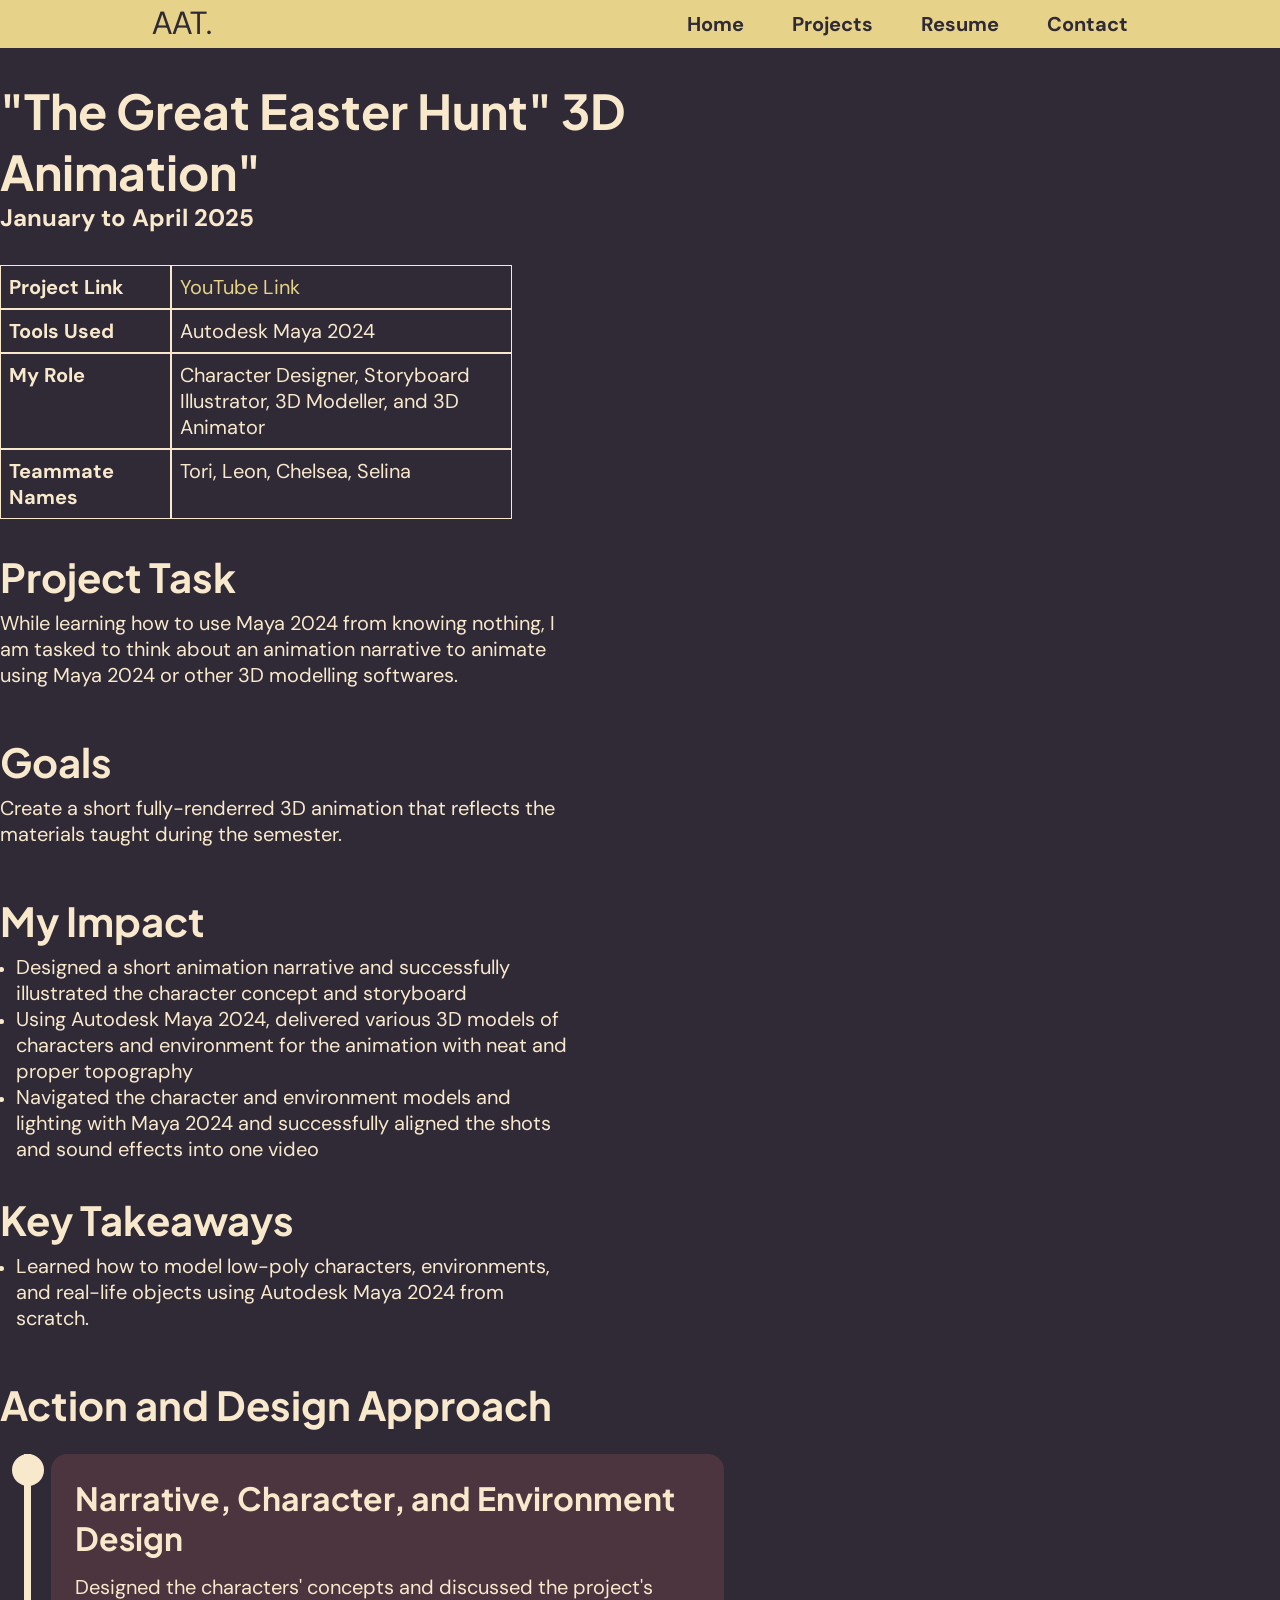
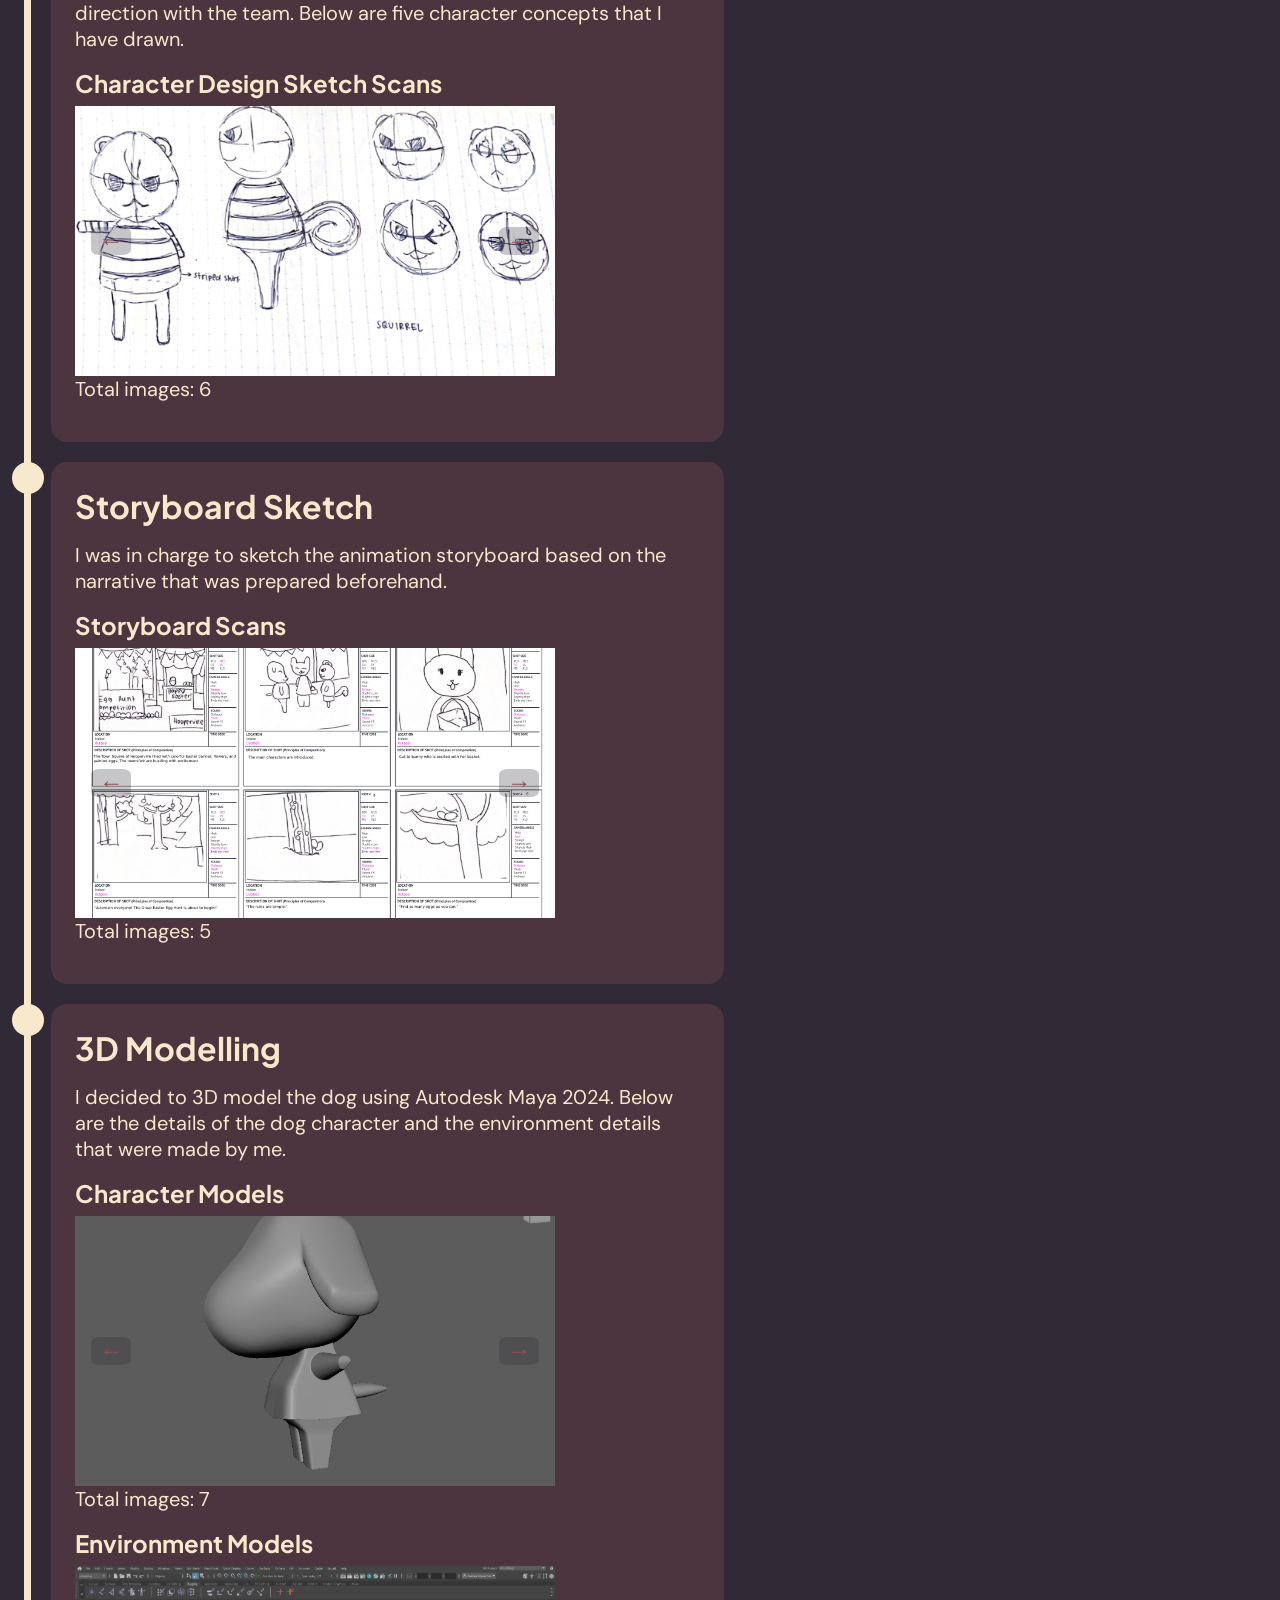
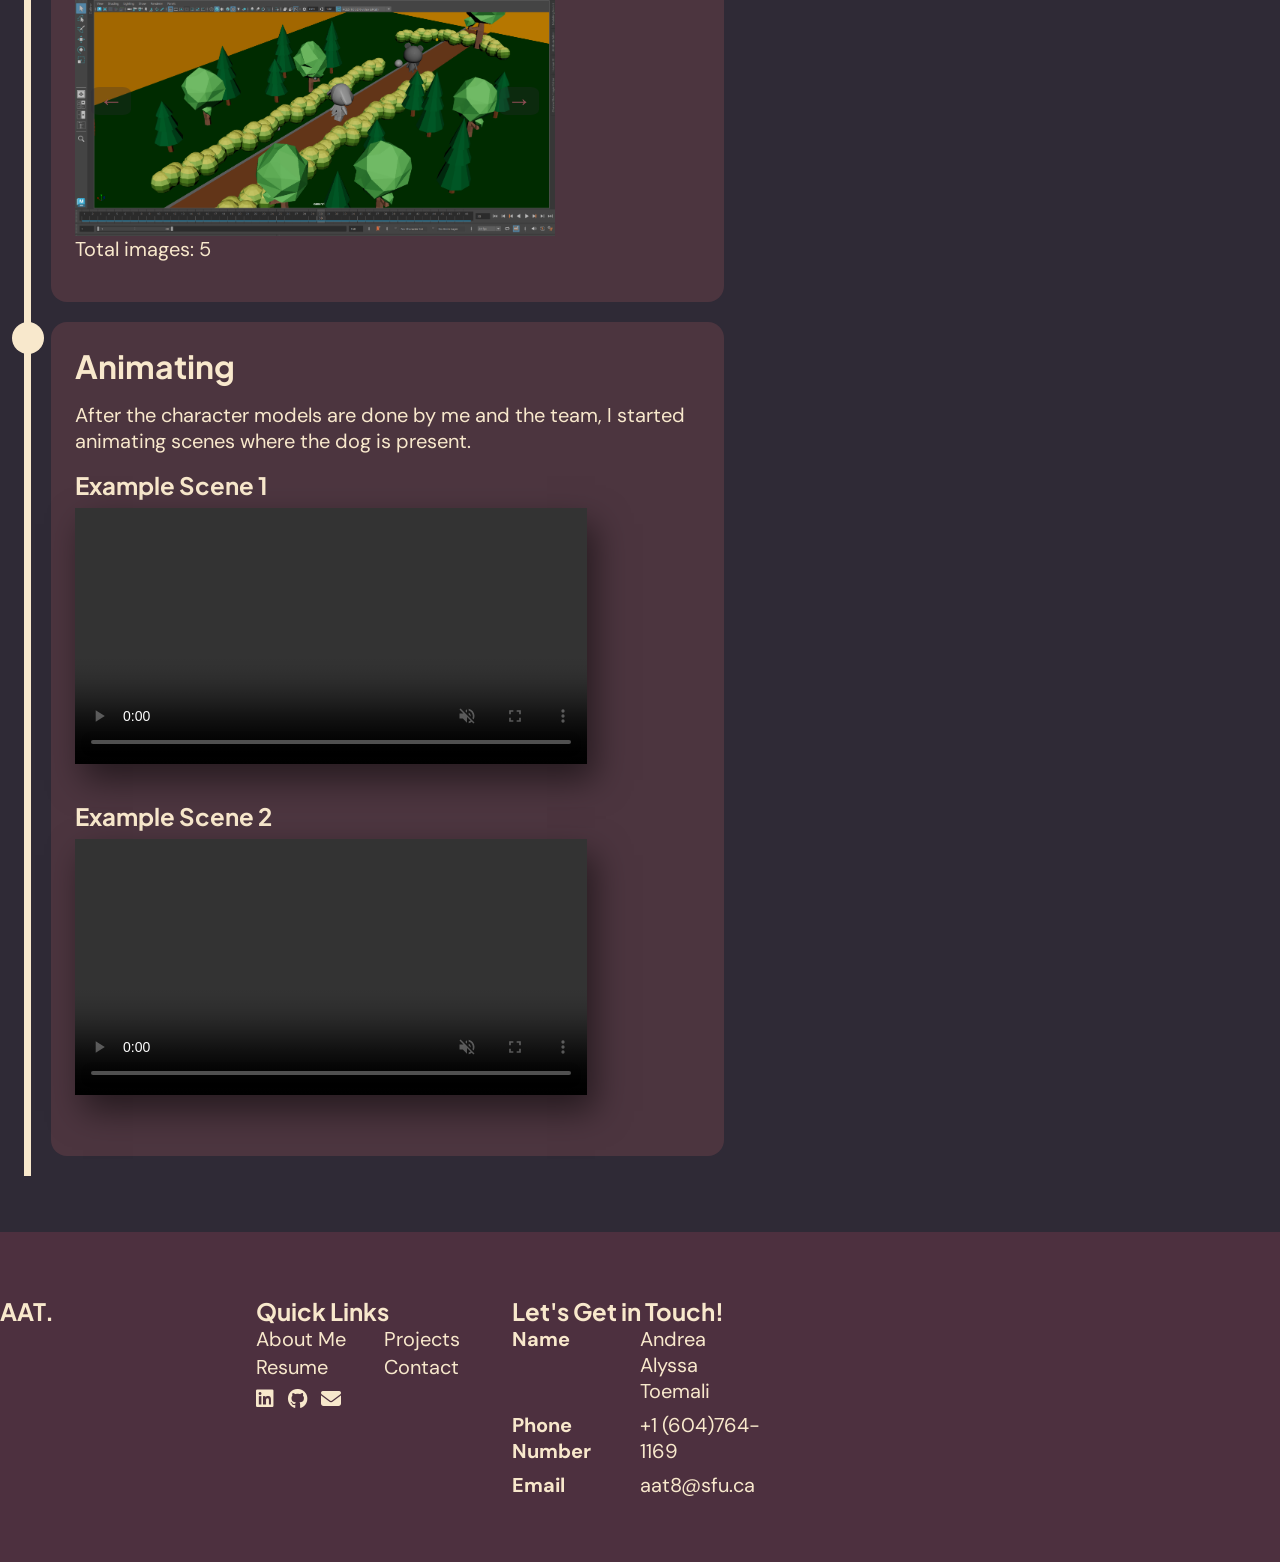
==== commit a774e6c0: "easter hunt main video removal" ====
--- a/project-pages/easter-hunt.html
+++ b/project-pages/easter-hunt.html
@@ -52,9 +52,9 @@
     <h1>"The Great Easter Hunt" 3D Animation"</h1>
     <p class="subheading-p">January to April 2025</p>
 
-    <video controls autoplay muted loop id="easter-video" aria-label="Andrea's 3D Animation group project titled The Great Easter Egg Hunt">
+    <!-- <video controls autoplay muted loop id="easter-video" aria-label="Andrea's 3D Animation group project titled The Great Easter Egg Hunt">
       <source src="../video/iat343.mp4">
-    </video>
+    </video> -->
   </section>
 
   <section id="project-page-details" class="margin">
